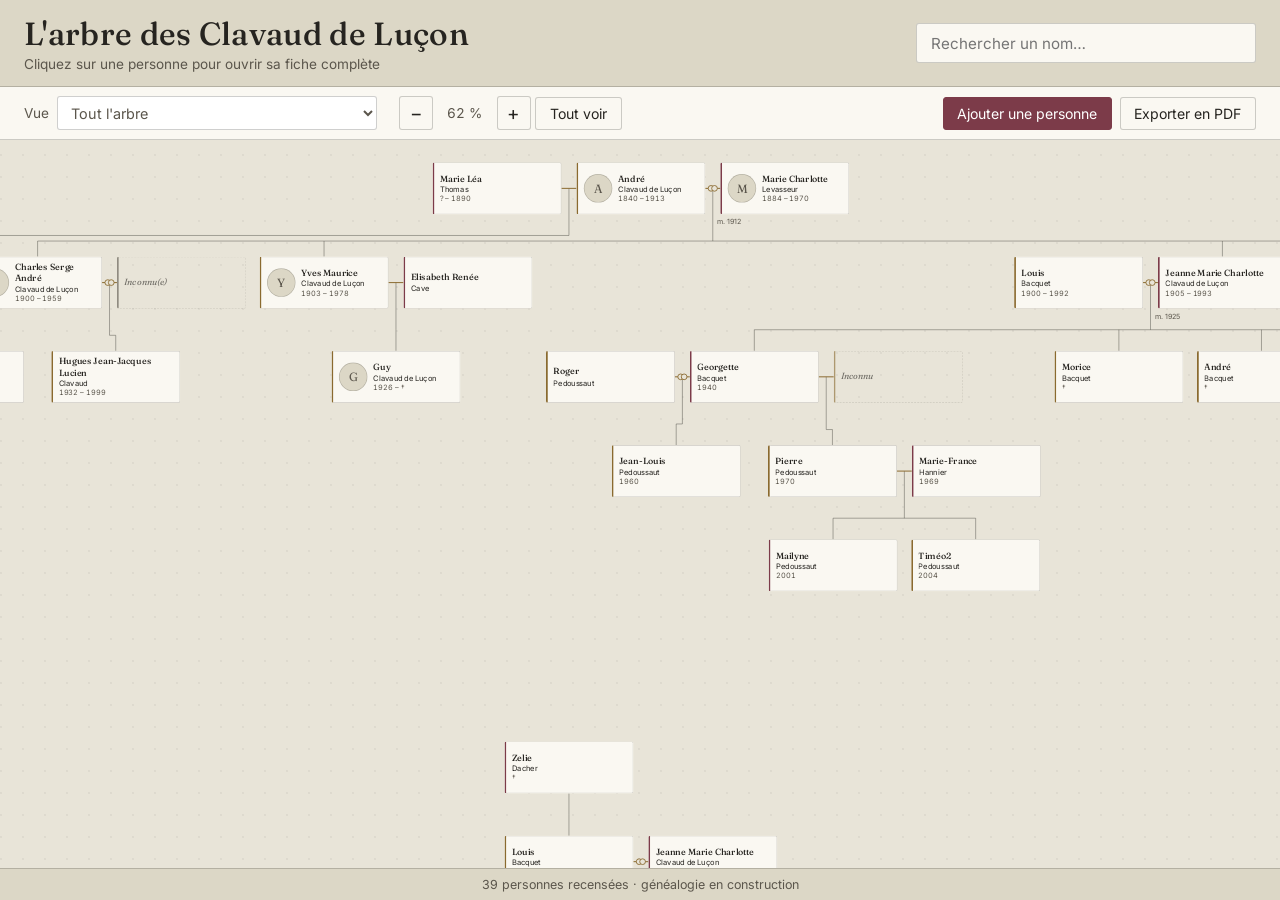
==== index.html @ 764cb9a1 "Add files via upload" ====
<!DOCTYPE html>
<html lang="fr">
<head>
<meta charset="UTF-8">
<meta name="viewport" content="width=device-width, initial-scale=1.0">
<title>Arbre généalogique</title>
<link rel="preconnect" href="https://fonts.googleapis.com">
<link rel="preconnect" href="https://fonts.gstatic.com" crossorigin>
<link href="https://fonts.googleapis.com/css2?family=Fraunces:opsz,wght@9..144,400;9..144,500;9..144,600&family=Inter:wght@400;500;600&display=swap" rel="stylesheet">
<link rel="stylesheet" href="style.css">
</head>
<body>

<header class="masthead">
  <div class="masthead-inner">
    <h1 id="site-title">L'arbre généalogique</h1>
    <p class="masthead-sub">Cliquez sur une personne pour ouvrir sa fiche complète</p>
  </div>
  <div class="search-wrap">
    <input type="search" id="search" placeholder="Rechercher un nom…" autocomplete="off" aria-label="Rechercher une personne">
    <div id="search-results" class="search-results"></div>
  </div>
</header>

<div class="toolbar" role="toolbar" aria-label="Affichage de l'arbre">
  <label class="tb-view">
    <span>Vue</span>
    <select id="view-select"></select>
  </label>

  <div class="tb-zoom" role="group" aria-label="Zoom">
    <button type="button" id="zoom-out" class="icon-btn" aria-label="Réduire">−</button>
    <output id="zoom-level" aria-live="off">100 %</output>
    <button type="button" id="zoom-in" class="icon-btn" aria-label="Agrandir">+</button>
    <button type="button" id="zoom-fit" class="btn">Tout voir</button>
  </div>

  <div class="tb-actions">
    <button type="button" id="btn-add" class="btn btn-primary">Ajouter une personne</button>
    <button type="button" id="btn-print" class="btn">Exporter en PDF</button>
  </div>
</div>

<div id="draft-banner" class="banner" hidden>
  <p id="draft-text"></p>
  <div class="banner-actions">
    <button type="button" id="btn-publish" class="btn btn-primary">Publier mes modifications</button>
    <button type="button" id="btn-discard" class="btn">Effacer le brouillon</button>
  </div>
</div>

<div id="print-header" class="print-header" aria-hidden="true">
  <strong id="print-title"></strong>
  <span id="print-sub"></span>
</div>

<main id="viewport" class="viewport" tabindex="-1" aria-label="Arbre généalogique">
  <div id="stage" class="stage">
    <div id="canvas" class="canvas">
      <svg id="lines" class="lines" aria-hidden="true"></svg>
      <div id="cards"></div>
    </div>
  </div>
</main>

<aside id="panel" class="panel" aria-hidden="true" aria-label="Fiche de la personne">
  <button id="panel-close" class="panel-close" aria-label="Fermer la fiche">×</button>
  <div id="panel-content" class="panel-content"></div>
</aside>
<div id="panel-overlay" class="panel-overlay"></div>

<footer class="foot">
  <p><span id="person-count"></span> · généalogie en construction</p>
</footer>

<!-- ===== Fenêtre : ajouter / modifier une personne ===== -->
<dialog id="dlg-person" class="dlg">
  <form id="person-form" novalidate>
    <h2 id="pf-title">Ajouter une personne</h2>

    <fieldset id="pf-relation">
      <legend>Lien avec l'arbre</legend>
      <div class="radio-row">
        <label><input type="radio" name="rel" value="child"> Enfant de…</label>
        <label><input type="radio" name="rel" value="spouse"> Conjoint(e) de…</label>
        <label><input type="radio" name="rel" value="parent"> Parent de…</label>
        <label><input type="radio" name="rel" value="none"> Aucun lien pour l'instant</label>
      </div>
      <div id="pf-rel-fields" class="grid">
        <label class="span2">Personne <select id="pf-rel-target"></select></label>
        <label id="pf-fam-wrap" class="span2">Union concernée <select id="pf-rel-fam"></select></label>
        <div id="pf-marr-wrap" class="span2 grid">
          <label>Date du mariage <input id="pf-marr-date" type="text" placeholder="ex. 12 mai 1925 ou 1925"></label>
          <label>Lieu du mariage <input id="pf-marr-place" type="text"></label>
          <label class="check span2"><input id="pf-married" type="checkbox" checked> Ils sont mariés (sinon : union libre / partenaires)</label>
        </div>
      </div>
    </fieldset>

    <fieldset>
      <legend>Identité</legend>
      <div class="grid">
        <label>Prénom(s) <input id="pf-given" type="text" autocomplete="off"></label>
        <label>Nom de naissance <input id="pf-surname" type="text" autocomplete="off"></label>
        <label>Nom d'épouse / d'usage <input id="pf-married-name" type="text" autocomplete="off"></label>
        <label>Sexe
          <select id="pf-sex">
            <option value="">Non précisé</option>
            <option value="H">Homme</option>
            <option value="F">Femme</option>
          </select>
        </label>
      </div>
    </fieldset>

    <fieldset>
      <legend>Naissance et décès</legend>
      <div class="grid">
        <label>Date de naissance <input id="pf-birth" type="text" placeholder="ex. 12 mars 1900 ou 1900"></label>
        <label>Lieu de naissance <input id="pf-birthplace" type="text"></label>
        <label class="check span2"><input id="pf-dead" type="checkbox"> Cette personne est décédée</label>
        <label class="dead-only">Date de décès <input id="pf-death" type="text" placeholder="laisser vide si inconnue"></label>
        <label class="dead-only">Lieu de décès <input id="pf-deathplace" type="text"></label>
        <label class="dead-only span2">Cause du décès <input id="pf-deathcause" type="text"></label>
      </div>
      <p id="pf-living-note" class="muted small living-note" hidden>Personne vivante : seule l'année de naissance est conservée (le jour, le mois et le lieu ne sont pas publiés). Réglage <code>hideLiving</code> dans data.js.</p>
    </fieldset>

    <fieldset>
      <legend>Vie</legend>
      <div class="grid">
        <label class="span2">Métier(s) <input id="pf-job" type="text"></label>
        <label class="span2">Anecdote <textarea id="pf-anecdote" rows="4"></textarea></label>
        <div class="span2 photo-field">
          <div id="pf-photo-preview" class="photo-preview" aria-hidden="true"></div>
          <label>Photo principale <input id="pf-photo" type="file" accept="image/*"></label>
        </div>
      </div>
    </fieldset>

    <p id="pf-error" class="form-error" role="alert" hidden></p>

    <div class="dlg-actions">
      <button type="button" id="pf-delete" class="btn btn-danger" hidden>Supprimer</button>
      <span class="spacer"></span>
      <button type="button" id="pf-cancel" class="btn">Annuler</button>
      <button type="submit" class="btn btn-primary">Enregistrer</button>
    </div>
  </form>
</dialog>

<!-- ===== Fenêtre : export PDF ===== -->
<dialog id="dlg-print" class="dlg dlg-narrow">
  <form method="dialog" id="print-form">
    <h2>Exporter en PDF</h2>
    <p id="print-what" class="muted"></p>
    <div class="grid">
      <label>Format
        <select id="print-paper">
          <option value="A4">A4</option>
          <option value="A3" selected>A3</option>
        </select>
      </label>
      <label>Orientation
        <select id="print-orient">
          <option value="auto" selected>Automatique</option>
          <option value="landscape">Paysage</option>
          <option value="portrait">Portrait</option>
        </select>
      </label>
      <label class="check span2"><input id="print-title-on" type="checkbox" checked> Ajouter le titre et la date en haut de page</label>
    </div>
    <p id="print-warn" class="form-error" hidden></p>
    <p class="muted small">Dans la fenêtre qui s'ouvre, choisissez « Enregistrer au format PDF » comme imprimante.</p>
    <div class="dlg-actions">
      <span class="spacer"></span>
      <button type="button" id="print-cancel" class="btn">Annuler</button>
      <button type="submit" class="btn btn-primary">Créer le PDF</button>
    </div>
  </form>
</dialog>

<!-- ===== Fenêtre : publier les modifications ===== -->
<dialog id="dlg-export" class="dlg dlg-narrow">
  <h2>Publier mes modifications</h2>
  <p>Les changements faits ici ne sont visibles que dans ce navigateur. Pour les mettre en ligne :</p>
  <ol class="steps">
    <li>Télécharge le fichier à jour (<strong>data.js</strong>, ou un <strong>.zip</strong> s'il y a de nouvelles photos).</li>
    <li>Sur GitHub, ouvre ton dépôt, puis <em>Add file → Upload files</em> et dépose <strong>data.js</strong> (et le dossier <strong>photos</strong> si tu as choisi le zip, après l'avoir dézippé).</li>
    <li>Clique sur <em>Commit changes</em>. Le site se met à jour en une minute environ.</li>
  </ol>
  <p id="export-note" class="muted small"></p>
  <div class="dlg-actions wrap">
    <button type="button" id="export-js" class="btn btn-primary">Télécharger data.js</button>
    <button type="button" id="export-zip" class="btn">Télécharger data.js + photos (.zip)</button>
    <span class="spacer"></span>
    <button type="button" id="export-close" class="btn">Fermer</button>
  </div>
</dialog>

<!-- ===== Visionneuse de photo ===== -->
<dialog id="lightbox" class="lightbox">
  <button type="button" id="lightbox-close" class="panel-close" aria-label="Fermer la photo">×</button>
  <img id="lightbox-img" alt="">
</dialog>

<script src="data.js"></script>
<script src="tree-layout.js"></script>
<script src="script.js"></script>
<script src="editor.js"></script>
</body>
</html>
---- style.css ----
/* ============================================================
   TOKENS
   ============================================================ */
:root{
  --ink: #262420;
  --ink-soft: #5b564c;
  --paper: #e8e4d8;
  --paper-deep: #dcd7c6;
  --card: #faf8f2;
  --card-border: rgba(38,36,32,0.22);
  --line: rgba(38,36,32,0.42);
  --brass: #8a6a2f;
  --wine: #7c3b49;
  --wine-soft: rgba(124,59,73,0.10);
  --brass-soft: rgba(138,106,47,0.12);
  --focus: #3f5d6b;
  --danger: #9b2c2c;

  --serif: "Fraunces", Georgia, serif;
  --sans: "Inter", -apple-system, BlinkMacSystemFont, "Segoe UI", sans-serif;
}

*{ box-sizing: border-box; }

html, body{ height: 100%; }

body{
  margin:0;
  display:flex;
  flex-direction:column;
  height: 100vh;
  height: 100dvh;
  background: var(--paper);
  background-image: radial-gradient(circle at 1px 1px, rgba(38,36,32,0.05) 1px, transparent 0);
  background-size: 22px 22px;
  color: var(--ink);
  font-family: var(--sans);
  -webkit-font-smoothing: antialiased;
}

[hidden]{ display:none !important; }

button, select, input, textarea{ font: inherit; color: inherit; }

/* ============================================================
   MASTHEAD + TOOLBAR
   ============================================================ */
.masthead{
  flex: none;
  background: var(--paper-deep);
  border-bottom: 1px solid var(--card-border);
  padding: 0.9rem 1.5rem;
  display:flex;
  align-items:center;
  justify-content:space-between;
  gap: 1rem 2rem;
  flex-wrap: wrap;
}

.masthead-inner{ min-width: 0; }

#site-title{
  font-family: var(--serif);
  font-weight: 500;
  font-size: clamp(1.4rem, 2.6vw, 2rem);
  letter-spacing: 0.01em;
  margin: 0;
  color: var(--ink);
}

.masthead-sub{ margin: 0.15rem 0 0; color: var(--ink-soft); font-size: 0.85rem; }

.search-wrap{ position:relative; width: min(340px, 100%); }

#search{
  width:100%;
  font-size: 0.95rem;
  padding: 0.6rem 0.9rem;
  border: 1px solid var(--card-border);
  border-radius: 3px;
  background: var(--card);
}
#search:focus{ outline: 2px solid var(--focus); outline-offset: 1px; }

.search-results{
  position:absolute; top: calc(100% + 4px); left:0; right:0;
  background: var(--card);
  border: 1px solid var(--card-border);
  border-radius: 3px;
  max-height: 280px; overflow-y:auto;
  display:none;
  z-index: 30;
  box-shadow: 0 8px 20px rgba(0,0,0,0.12);
}
.search-results.open{ display:block; }
.search-result-item{
  display:block; width:100%; text-align:left; background:none; border:0;
  padding: 0.55rem 0.8rem;
  cursor:pointer;
  font-size: 0.9rem;
  border-bottom: 1px solid var(--card-border);
}
.search-result-item:last-child{ border-bottom:none; }
.search-result-item:hover, .search-result-item:focus-visible{ background: var(--wine-soft); outline:none; }
.search-result-item small{ color: var(--ink-soft); display:block; }

.toolbar{
  flex: none;
  display:flex;
  align-items:center;
  flex-wrap:wrap;
  gap: 0.6rem 1.4rem;
  padding: 0.55rem 1.5rem;
  background: var(--card);
  border-bottom: 1px solid var(--card-border);
}

.tb-view{ display:flex; align-items:center; gap:0.5rem; font-size: 0.85rem; color: var(--ink-soft); }
.tb-view select{ max-width: min(320px, 60vw); }

.tb-zoom{ display:flex; align-items:center; gap: 0.3rem; }
.tb-zoom output{ min-width: 3.4rem; text-align:center; font-size: 0.85rem; color: var(--ink-soft); font-variant-numeric: tabular-nums; }

.tb-actions{ display:flex; gap: 0.5rem; margin-left:auto; flex-wrap:wrap; }

.btn, .icon-btn{
  background: var(--card);
  border: 1px solid var(--card-border);
  border-radius: 3px;
  padding: 0.45rem 0.85rem;
  font-size: 0.88rem;
  cursor:pointer;
  transition: background 0.12s ease, border-color 0.12s ease;
}
.icon-btn{ width: 2.1rem; height: 2.1rem; padding:0; font-size: 1.2rem; line-height:1; }
.btn:hover, .icon-btn:hover{ background: var(--brass-soft); border-color: rgba(38,36,32,0.4); }
.btn:focus-visible, .icon-btn:focus-visible, .person:focus-visible, .rel-chip:focus-visible, .stub:focus-visible, .thumb:focus-visible{ outline: 2px solid var(--focus); outline-offset: 2px; }
.btn-primary{ background: var(--wine); border-color: var(--wine); color: #fff; }
.btn-primary:hover{ background: #6a3140; border-color:#6a3140; }
.btn-danger{ color: var(--danger); border-color: rgba(155,44,44,0.5); }
.btn-danger:hover{ background: rgba(155,44,44,0.08); }

select, input[type="text"], textarea{
  border: 1px solid var(--card-border);
  border-radius: 3px;
  background: #fff;
  padding: 0.42rem 0.55rem;
  font-size: 0.9rem;
  width: 100%;
}
.tb-view select{ width:auto; }
select:focus, input:focus, textarea:focus{ outline: 2px solid var(--focus); outline-offset: 1px; }

.banner{
  flex: none;
  display:flex; align-items:center; justify-content:space-between; flex-wrap:wrap; gap: 0.6rem 1.2rem;
  padding: 0.55rem 1.5rem;
  background: #f3ead2;
  border-bottom: 1px solid rgba(138,106,47,0.4);
  font-size: 0.88rem;
}
.banner p{ margin:0; }
.banner-actions{ display:flex; gap:0.5rem; }

/* ============================================================
   TREE CANVAS
   ============================================================ */
.viewport{
  flex: 1 1 0;
  min-height: 0;
  overflow: auto;
  position: relative;
  cursor: grab;
  outline: none;
  overscroll-behavior: contain;
}
.viewport.panning{ cursor: grabbing; user-select:none; }

.stage{ margin: 0 auto; position: relative; }
.canvas{ position:absolute; top:0; left:0; transform-origin: 0 0; }

.lines{ position:absolute; top:0; left:0; overflow:visible; pointer-events:none; }
.lines path{ fill:none; stroke: var(--line); stroke-width: 1.4; }
.lines .link{ stroke: var(--brass); stroke-width: 1.6; }
.lines .ring{ fill: var(--paper); stroke: var(--brass); stroke-width: 1.4; }
.lines text{ font-family: var(--sans); font-size: 11.5px; fill: var(--ink-soft); }

/* ============================================================
   PERSON CARDS
   ============================================================ */
.person{
  position:absolute;
  display:flex;
  align-items:center;
  gap: 0.6rem;
  background: var(--card);
  border: 1px solid var(--card-border);
  border-left: 3px solid var(--ink-soft);
  border-radius: 3px;
  padding: 0.4rem 0.6rem 0.4rem 0.55rem;
  cursor:pointer;
  overflow:hidden;
  transition: box-shadow 0.15s ease, border-color 0.15s ease;
}
.person.sex-H{ border-left-color: var(--brass); }
.person.sex-F{ border-left-color: var(--wine); }
.person.is-unknown{ opacity: 0.62; background: transparent; border-style: dashed; border-left-style: solid; }
.person.is-unknown .p-given{ font-style: italic; font-weight: 400; }

.person:hover{
  box-shadow: 0 4px 14px rgba(38,36,32,0.16);
  border-color: rgba(38,36,32,0.4);
}
.person.sex-H:hover{ border-left-color: var(--brass); }
.person.sex-F:hover{ border-left-color: var(--wine); }

.avatar{
  flex:none;
  width: 46px; height: 46px;
  border-radius: 50%;
  overflow:hidden;
  background: var(--paper-deep);
  border: 1px solid var(--card-border);
  display:flex; align-items:center; justify-content:center;
  font-family: var(--serif);
  font-size: 1.2rem;
  color: var(--ink-soft);
}
.avatar img{ width:100%; height:100%; object-fit:cover; display:block; }

.p-text{ min-width:0; display:flex; flex-direction:column; gap: 1px; }
.p-given{
  font-family: var(--serif);
  font-weight: 500;
  font-size: 0.9rem;
  line-height: 1.2;
  color: var(--ink);
  display:-webkit-box; -webkit-line-clamp: 2; -webkit-box-orient: vertical; overflow:hidden;
}
.p-surname{
  font-size: 0.76rem;
  color: var(--ink);
  white-space: nowrap; overflow:hidden; text-overflow: ellipsis;
}
.p-dates{ font-size: 0.74rem; color: var(--ink-soft); white-space: nowrap; font-variant-numeric: tabular-nums; }

.stub{
  position:absolute;
  transform: translateX(-50%);
  background: var(--card);
  border: 1px dashed var(--card-border);
  border-radius: 999px;
  font-size: 0.74rem;
  padding: 0.2rem 0.7rem;
  color: var(--ink-soft);
  cursor:pointer;
  white-space:nowrap;
}
.stub:hover{ background: var(--brass-soft); color: var(--ink); }

.highlight{ animation: pulse 1.4s ease 1; }
@keyframes pulse{
  0%{ box-shadow: 0 0 0 0 rgba(124,59,73,0.55); }
  70%{ box-shadow: 0 0 0 14px rgba(124,59,73,0); }
  100%{ box-shadow: 0 0 0 0 rgba(124,59,73,0); }
}

/* ============================================================
   DETAIL PANEL
   ============================================================ */
.panel{
  position: fixed;
  top:0; right:0; bottom:0;
  width: min(440px, 100vw);
  background: var(--card);
  border-left: 1px solid var(--card-border);
  box-shadow: -12px 0 30px rgba(0,0,0,0.18);
  transform: translateX(100%);
  visibility: hidden;
  transition: transform 0.28s ease, visibility 0s linear 0.28s;
  z-index: 50;
  overflow-y:auto;
}
.panel.open{ transform: translateX(0); visibility: visible; transition: transform 0.28s ease; }

.panel-close{
  position: sticky; top: 0.8rem; margin-left: calc(100% - 3rem);
  background: var(--paper-deep);
  border: 1px solid var(--card-border);
  border-radius: 50%;
  width: 2.1rem; height: 2.1rem;
  font-size: 1.3rem; line-height: 1;
  cursor:pointer;
  z-index: 2;
}

.panel-content{ padding: 0 2rem 2.5rem; margin-top: -1.2rem; }

.panel-photo{
  width: 104px; height: 104px;
  border-radius: 50%;
  overflow:hidden;
  background: var(--paper-deep);
  border: 1px solid var(--card-border);
  display:flex; align-items:center; justify-content:center;
  font-family: var(--serif);
  font-size: 2.2rem;
  color: var(--ink-soft);
  margin-bottom: 1rem;
}
.panel-photo img{ width:100%; height:100%; object-fit:cover; cursor: zoom-in; }

.panel-content h2{
  font-family: var(--serif);
  font-weight: 500;
  font-size: 1.6rem;
  line-height: 1.2;
  margin: 0 0 0.2rem;
}
.panel-sub{ color: var(--ink-soft); font-size: 0.88rem; margin: 0 0 1rem; }

.panel-actions{ display:flex; flex-wrap:wrap; gap: 0.4rem; margin-bottom: 1.2rem; }
.panel-actions .btn{ font-size: 0.8rem; padding: 0.35rem 0.65rem; }

.panel-field{ border-top: 1px solid var(--card-border); padding: 0.7rem 0; }
.panel-field .f-label{ font-size: 0.76rem; color: var(--ink-soft); margin-bottom: 0.2rem; }
.panel-field .f-value{ font-size: 0.95rem; line-height: 1.5; white-space: pre-line; }
.panel-field .f-value.empty{ color: var(--ink-soft); font-style: italic; }
.panel-field .f-sub{ display:block; color: var(--ink-soft); font-size: 0.84rem; }

.panel-relatives{ display:flex; flex-wrap:wrap; gap: 0.3rem; margin-top: 0.25rem; white-space: normal !important; }
.rel-chip{
  display:inline-block;
  padding: 0.25rem 0.65rem;
  background: var(--brass-soft);
  border: 0;
  border-radius: 999px;
  font-size: 0.82rem;
  cursor:pointer;
}
.rel-chip:hover{ background: var(--wine-soft); }
.union-line{ margin-top: 0.35rem; }
.union-line + .union-line{ margin-top: 0.8rem; padding-top: 0.7rem; border-top: 1px dashed var(--card-border); }
.union-line .f-sub{ margin: 0.15rem 0 0.25rem; }
.kids-row{ display:flex; flex-wrap:wrap; align-items:center; gap: 0.3rem; margin-top: 0.2rem; }
.kids-row .f-sub{ margin:0 0.2rem 0 0; }

.gallery{ display:grid; grid-template-columns: repeat(3, 1fr); gap: 0.5rem; margin-top: 0.4rem; }
.thumb{ padding:0; border: 1px solid var(--card-border); background: var(--paper-deep); border-radius: 3px; aspect-ratio: 1; overflow:hidden; cursor: zoom-in; }
.thumb img{ width:100%; height:100%; object-fit:cover; display:block; }

.panel-overlay{
  position:fixed; inset:0; background: rgba(20,18,14,0.28);
  opacity:0; pointer-events:none; transition: opacity 0.25s ease;
  z-index: 40;
}
.panel-overlay.open{ opacity:1; pointer-events:auto; }

/* ============================================================
   DIALOGS
   ============================================================ */
.dlg{
  border: 1px solid var(--card-border);
  border-radius: 4px;
  background: var(--card);
  color: var(--ink);
  padding: 1.4rem 1.6rem 1.2rem;
  width: min(640px, calc(100vw - 1.5rem));
  max-height: calc(100vh - 2rem);
  max-height: calc(100dvh - 2rem);
  overflow-y:auto;
  box-shadow: 0 20px 60px rgba(0,0,0,0.3);
}
.dlg-narrow{ width: min(520px, calc(100vw - 1.5rem)); }
.dlg::backdrop{ background: rgba(20,18,14,0.45); }
.dlg h2{ font-family: var(--serif); font-weight: 500; font-size: 1.4rem; margin: 0 0 0.8rem; }
.dlg fieldset{ border: 1px solid var(--card-border); border-radius: 3px; margin: 0 0 0.9rem; padding: 0.6rem 0.9rem 0.9rem; }
.dlg legend{ padding: 0 0.4rem; font-size: 0.82rem; color: var(--ink-soft); }
.dlg label{ display:flex; flex-direction:column; gap: 0.2rem; font-size: 0.82rem; color: var(--ink-soft); }
.dlg label.check{ flex-direction:row; align-items:center; gap: 0.5rem; color: var(--ink); font-size: 0.88rem; }
.dlg label.check input{ width:auto; }
.grid{ display:grid; grid-template-columns: 1fr 1fr; gap: 0.7rem 0.9rem; }
.grid .span2{ grid-column: 1 / -1; }
.radio-row{ display:flex; flex-wrap:wrap; gap: 0.4rem 1.1rem; margin-bottom: 0.7rem; }
.radio-row label{ flex-direction:row; align-items:center; gap:0.35rem; color: var(--ink); font-size:0.88rem; }
.dead-only[hidden]{ display:none; }
.muted{ color: var(--ink-soft); }
.living-note{ margin: 0.7rem 0 0; }
code{ background: var(--brass-soft); padding: 1px 5px; border-radius: 3px; font-size: 0.9em; }
.small{ font-size: 0.82rem; }
.form-error{ color: var(--danger); font-size: 0.88rem; margin: 0 0 0.8rem; }
.dlg-actions{ display:flex; align-items:center; gap: 0.5rem; margin-top: 0.6rem; }
.dlg-actions.wrap{ flex-wrap:wrap; }
.dlg-actions .spacer{ flex:1; }
.steps{ padding-left: 1.2rem; line-height: 1.55; font-size: 0.92rem; }
.photo-field{ display:flex; align-items:center; gap: 0.9rem; }
.photo-field label{ flex:1; }
.photo-preview{ flex:none; width:64px; height:64px; border-radius:50%; overflow:hidden; background: var(--paper-deep); border:1px solid var(--card-border); display:flex; align-items:center; justify-content:center; font-family: var(--serif); color: var(--ink-soft); }
.photo-preview img{ width:100%; height:100%; object-fit:cover; }

.lightbox{ border:0; background: transparent; padding:0; max-width: 96vw; max-height: 96vh; overflow: visible; }
.lightbox::backdrop{ background: rgba(10,9,7,0.82); }
.lightbox img{ display:block; max-width: 92vw; max-height: 90vh; border-radius: 3px; background: var(--card); }
.lightbox .panel-close{ position:absolute; top:-0.6rem; right:-0.6rem; margin:0; }

/* ============================================================
   FOOTER
   ============================================================ */
.foot{
  flex:none;
  text-align:center;
  padding: 0.5rem;
  color: var(--ink-soft);
  font-size: 0.78rem;
  border-top: 1px solid var(--card-border);
  background: var(--paper-deep);
}
.foot p{ margin:0; }

.print-header{ display:none; }

/* ============================================================
   RESPONSIVE
   ============================================================ */
@media (max-width: 640px){
  .masthead{ padding: 0.7rem 1rem; }
  .masthead-sub{ display:none; }
  .toolbar{ padding: 0.5rem 1rem; }
  .tb-actions{ margin-left:0; }
  .panel{ width: 100vw; }
  .panel-content{ padding: 0 1.2rem 2rem; }
  .grid{ grid-template-columns: 1fr; }
  .dlg{ padding: 1.1rem 1rem; }
}

@media (prefers-reduced-motion: reduce){
  *{ animation-duration: 0.001ms !important; transition-duration: 0.001ms !important; }
}

/* ============================================================
   IMPRESSION / PDF : seul l'arbre affiché est imprimé, mis à l'échelle de la page
   (les variables --print-* sont calculées par script.js juste avant l'impression)
   ============================================================ */
@media print{
  html, body{ height:auto !important; background:#fff !important; }
  body{ display:block; }
  .masthead, .toolbar, .banner, .panel, .panel-overlay, .foot, dialog, .stub{ display:none !important; }
  .print-header{
    display:flex; justify-content:space-between; align-items:baseline; gap:1rem;
    font-family: var(--serif); font-size: 12pt;
    padding-bottom: 3mm; margin-bottom: 3mm; border-bottom: 0.3mm solid #999;
  }
  .print-header.off{ display:none; }
  .print-header span{ font-family: var(--sans); font-size: 9pt; color: #555; }
  .viewport{ overflow: visible !important; height:auto !important; cursor: default; }
  .stage{ width: var(--print-w) !important; height: var(--print-h) !important; margin: 0 !important; overflow: hidden; }
  .canvas{ transform: scale(var(--print-scale, 1)) !important; }
  *{ -webkit-print-color-adjust: exact; print-color-adjust: exact; }
  .person{ box-shadow:none !important; }
}
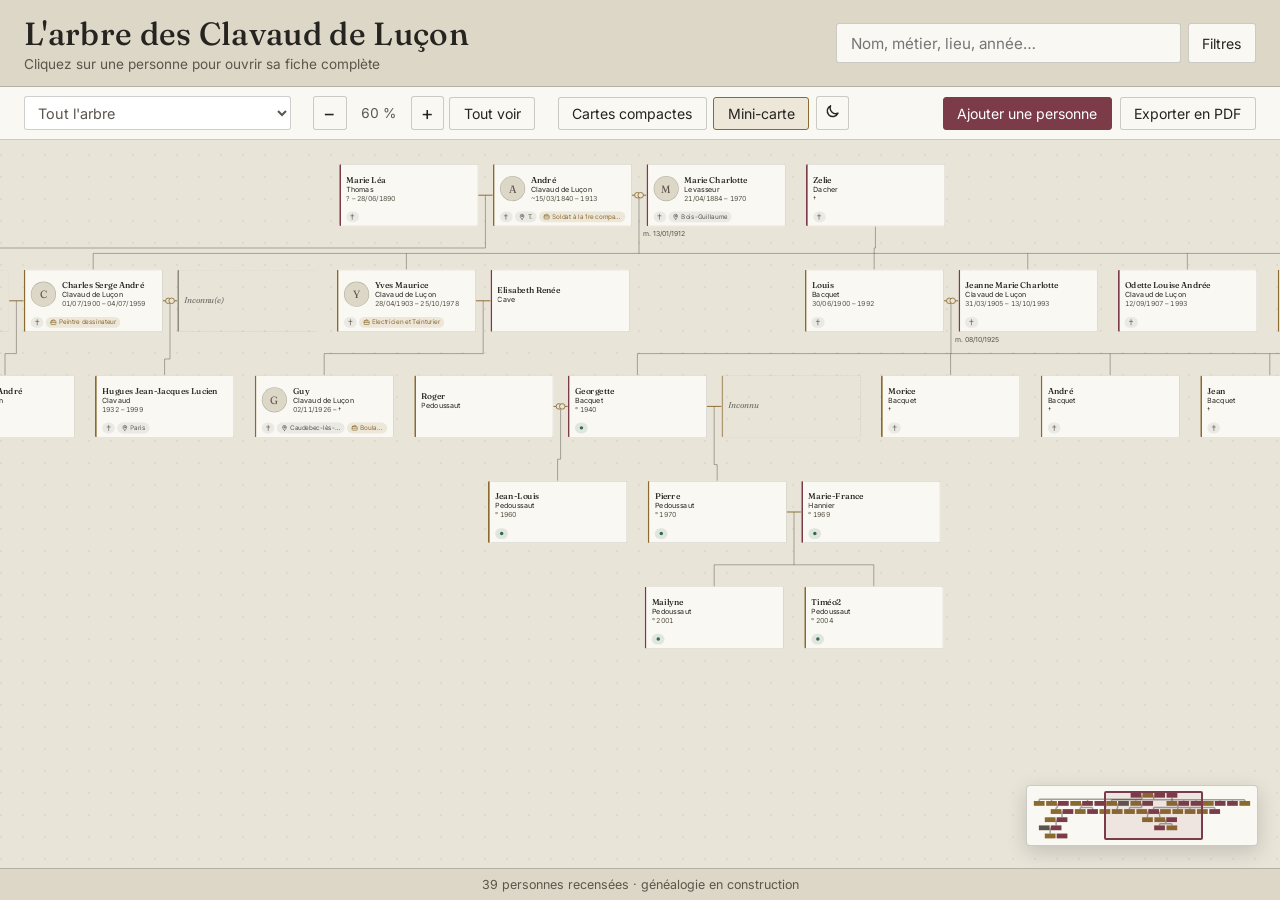
==== commit 75c4a650: "Add files via upload" ====
--- a/index.html
+++ b/index.html
@@ -7,6 +7,7 @@
 <link rel="preconnect" href="https://fonts.googleapis.com">
 <link rel="preconnect" href="https://fonts.gstatic.com" crossorigin>
 <link href="https://fonts.googleapis.com/css2?family=Fraunces:opsz,wght@9..144,400;9..144,500;9..144,600&family=Inter:wght@400;500;600&display=swap" rel="stylesheet">
+<script>try{var t=localStorage.getItem("arbre-genealogique:theme")||(matchMedia("(prefers-color-scheme: dark)").matches?"dark":"light");document.documentElement.dataset.theme=t}catch(e){}</script>
 <link rel="stylesheet" href="style.css">
 </head>
 <body>
@@ -17,16 +18,43 @@
     <p class="masthead-sub">Cliquez sur une personne pour ouvrir sa fiche complète</p>
   </div>
   <div class="search-wrap">
-    <input type="search" id="search" placeholder="Rechercher un nom…" autocomplete="off" aria-label="Rechercher une personne">
-    <div id="search-results" class="search-results"></div>
+    <div class="search-row">
+      <input type="search" id="search" placeholder="Nom, métier, lieu, année…" autocomplete="off" aria-label="Rechercher une personne" aria-controls="search-drop">
+      <button type="button" id="btn-filters" class="btn" aria-expanded="false" aria-controls="filters">Filtres</button>
+    </div>
+    <div id="search-drop" class="search-drop">
+      <div id="filters" class="filters" hidden>
+        <div class="grid">
+          <label>Prénom ou nom (naissance, mariage) <input id="f-name" type="text" autocomplete="off"></label>
+          <label>Métier <input id="f-job" type="text" autocomplete="off"></label>
+          <label class="span2">Lieu (naissance, décès, mariage) <input id="f-place" type="text" autocomplete="off"></label>
+          <div class="range-field"><span>Année de naissance</span>
+            <span class="range"><input id="f-bfrom" type="number" inputmode="numeric" placeholder="de" aria-label="Naissance à partir de"> <input id="f-bto" type="number" inputmode="numeric" placeholder="à" aria-label="Naissance jusqu'à"></span></div>
+          <div class="range-field"><span>Année de décès</span>
+            <span class="range"><input id="f-dfrom" type="number" inputmode="numeric" placeholder="de" aria-label="Décès à partir de"> <input id="f-dto" type="number" inputmode="numeric" placeholder="à" aria-label="Décès jusqu'à"></span></div>
+          <label>Statut
+            <select id="f-status"><option value="">Tous</option><option value="alive">Vivant(e)s</option><option value="dead">Décédé(e)s</option></select></label>
+          <label>Sexe
+            <select id="f-sex"><option value="">Tous</option><option value="H">Hommes</option><option value="F">Femmes</option></select></label>
+        </div>
+        <div class="filters-actions"><button type="button" id="f-reset" class="btn">Réinitialiser</button></div>
+      </div>
+      <div id="search-results" class="search-results"></div>
+    </div>
   </div>
 </header>
 
 <div class="toolbar" role="toolbar" aria-label="Affichage de l'arbre">
-  <label class="tb-view">
-    <span>Vue</span>
-    <select id="view-select"></select>
-  </label>
+  <div class="tb-view">
+    <label><span class="sr">Type de vue</span>
+      <select id="view-mode">
+        <option value="all">Tout l'arbre</option>
+        <option value="desc">Descendance de…</option>
+        <option value="anc">Ascendance de…</option>
+        <option value="hour">Ascendance et descendance de…</option>
+      </select></label>
+    <label id="view-person-wrap" hidden><span class="sr">Personne</span><select id="view-person"></select></label>
+  </div>
 
   <div class="tb-zoom" role="group" aria-label="Zoom">
     <button type="button" id="zoom-out" class="icon-btn" aria-label="Réduire">−</button>
@@ -35,10 +63,21 @@
     <button type="button" id="zoom-fit" class="btn">Tout voir</button>
   </div>
 
+  <div class="tb-toggles" role="group" aria-label="Affichage">
+    <button type="button" id="btn-density" class="btn" aria-pressed="false" title="Cartes détaillées ou compactes">Cartes compactes</button>
+    <button type="button" id="btn-minimap" class="btn" aria-pressed="true" title="Afficher ou masquer la mini-carte">Mini-carte</button>
+    <button type="button" id="btn-theme" class="icon-btn" aria-label="Passer en mode sombre" title="Mode sombre / clair"></button>
+  </div>
+
   <div class="tb-actions">
     <button type="button" id="btn-add" class="btn btn-primary">Ajouter une personne</button>
     <button type="button" id="btn-print" class="btn">Exporter en PDF</button>
   </div>
+</div>
+
+<div id="search-chip" class="banner banner-info" hidden>
+  <p id="search-chip-text"></p>
+  <div class="banner-actions"><button type="button" id="search-clear" class="btn">Effacer la recherche</button></div>
 </div>
 
 <div id="draft-banner" class="banner" hidden>
@@ -54,14 +93,20 @@
   <span id="print-sub"></span>
 </div>
 
-<main id="viewport" class="viewport" tabindex="-1" aria-label="Arbre généalogique">
-  <div id="stage" class="stage">
-    <div id="canvas" class="canvas">
-      <svg id="lines" class="lines" aria-hidden="true"></svg>
-      <div id="cards"></div>
-    </div>
-  </div>
-</main>
+<div class="viewport-wrap">
+  <main id="viewport" class="viewport" tabindex="-1" aria-label="Arbre généalogique">
+    <div id="stage" class="stage">
+      <div id="canvas" class="canvas">
+        <svg id="lines" class="lines" aria-hidden="true"></svg>
+        <div id="cards"></div>
+      </div>
+    </div>
+  </main>
+  <div id="minimap" class="minimap" aria-label="Mini-carte de l'arbre" hidden>
+    <canvas id="mm-canvas"></canvas>
+    <div id="mm-view" class="mm-view"></div>
+  </div>
+</div>
 
 <aside id="panel" class="panel" aria-hidden="true" aria-label="Fiche de la personne">
   <button id="panel-close" class="panel-close" aria-label="Fermer la fiche">×</button>
@@ -90,7 +135,7 @@
         <label class="span2">Personne <select id="pf-rel-target"></select></label>
         <label id="pf-fam-wrap" class="span2">Union concernée <select id="pf-rel-fam"></select></label>
         <div id="pf-marr-wrap" class="span2 grid">
-          <label>Date du mariage <input id="pf-marr-date" type="text" placeholder="ex. 12 mai 1925 ou 1925"></label>
+          <div class="field"><span class="lbl">Date du mariage</span><div id="pf-marr-date" class="datefield"></div></div>
           <label>Lieu du mariage <input id="pf-marr-place" type="text"></label>
           <label class="check span2"><input id="pf-married" type="checkbox" checked> Ils sont mariés (sinon : union libre / partenaires)</label>
         </div>
@@ -116,10 +161,10 @@
     <fieldset>
       <legend>Naissance et décès</legend>
       <div class="grid">
-        <label>Date de naissance <input id="pf-birth" type="text" placeholder="ex. 12 mars 1900 ou 1900"></label>
+        <div class="field"><span class="lbl">Date de naissance</span><div id="pf-birth" class="datefield"></div></div>
         <label>Lieu de naissance <input id="pf-birthplace" type="text"></label>
         <label class="check span2"><input id="pf-dead" type="checkbox"> Cette personne est décédée</label>
-        <label class="dead-only">Date de décès <input id="pf-death" type="text" placeholder="laisser vide si inconnue"></label>
+        <div class="field dead-only"><span class="lbl">Date de décès</span><div id="pf-death" class="datefield"></div></div>
         <label class="dead-only">Lieu de décès <input id="pf-deathplace" type="text"></label>
         <label class="dead-only span2">Cause du décès <input id="pf-deathcause" type="text"></label>
       </div>
--- a/style.css
+++ b/style.css
@@ -2,22 +2,62 @@
    TOKENS
    ============================================================ */
 :root{
+  color-scheme: light;
   --ink: #262420;
   --ink-soft: #5b564c;
   --paper: #e8e4d8;
   --paper-deep: #dcd7c6;
   --card: #faf8f2;
+  --field: #ffffff;
   --card-border: rgba(38,36,32,0.22);
   --line: rgba(38,36,32,0.42);
+  --dot: rgba(38,36,32,0.05);
   --brass: #8a6a2f;
   --wine: #7c3b49;
+  --accent: #7c3b49;
+  --accent-hover: #6a3140;
+  --accent-ink: #ffffff;
   --wine-soft: rgba(124,59,73,0.10);
   --brass-soft: rgba(138,106,47,0.12);
   --focus: #3f5d6b;
   --danger: #9b2c2c;
+  --ok: #2f6b4f;
+  --ok-soft: rgba(47,107,79,0.13);
+  --badge-bg: rgba(38,36,32,0.07);
+  --notice: #f3ead2;
+  --notice-border: rgba(138,106,47,0.4);
+  --shadow: rgba(0,0,0,0.16);
 
   --serif: "Fraunces", Georgia, serif;
   --sans: "Inter", -apple-system, BlinkMacSystemFont, "Segoe UI", sans-serif;
+}
+
+:root[data-theme="dark"]{
+  color-scheme: dark;
+  --ink: #ece7da;
+  --ink-soft: #a9a293;
+  --paper: #1c1a17;
+  --paper-deep: #26231f;
+  --card: #2a2723;
+  --field: #211f1b;
+  --card-border: rgba(236,231,218,0.16);
+  --line: rgba(236,231,218,0.36);
+  --dot: rgba(236,231,218,0.045);
+  --brass: #cfa95f;
+  --wine: #d68b9b;
+  --accent: #a24d62;
+  --accent-hover: #b65a70;
+  --accent-ink: #fff;
+  --wine-soft: rgba(214,139,155,0.14);
+  --brass-soft: rgba(207,169,95,0.16);
+  --focus: #8fb6c6;
+  --danger: #e58b8b;
+  --ok: #7cc7a0;
+  --ok-soft: rgba(124,199,160,0.16);
+  --badge-bg: rgba(236,231,218,0.09);
+  --notice: #34301f;
+  --notice-border: rgba(207,169,95,0.4);
+  --shadow: rgba(0,0,0,0.5);
 }
 
 *{ box-sizing: border-box; }
@@ -31,7 +71,7 @@
   height: 100vh;
   height: 100dvh;
   background: var(--paper);
-  background-image: radial-gradient(circle at 1px 1px, rgba(38,36,32,0.05) 1px, transparent 0);
+  background-image: radial-gradient(circle at 1px 1px, var(--dot) 1px, transparent 0);
   background-size: 22px 22px;
   color: var(--ink);
   font-family: var(--sans);
@@ -90,7 +130,7 @@
   max-height: 280px; overflow-y:auto;
   display:none;
   z-index: 30;
-  box-shadow: 0 8px 20px rgba(0,0,0,0.12);
+  box-shadow: 0 8px 20px var(--shadow);
 }
 .search-results.open{ display:block; }
 .search-result-item{
@@ -134,16 +174,16 @@
 }
 .icon-btn{ width: 2.1rem; height: 2.1rem; padding:0; font-size: 1.2rem; line-height:1; }
 .btn:hover, .icon-btn:hover{ background: var(--brass-soft); border-color: rgba(38,36,32,0.4); }
-.btn:focus-visible, .icon-btn:focus-visible, .person:focus-visible, .rel-chip:focus-visible, .stub:focus-visible, .thumb:focus-visible{ outline: 2px solid var(--focus); outline-offset: 2px; }
-.btn-primary{ background: var(--wine); border-color: var(--wine); color: #fff; }
-.btn-primary:hover{ background: #6a3140; border-color:#6a3140; }
-.btn-danger{ color: var(--danger); border-color: rgba(155,44,44,0.5); }
-.btn-danger:hover{ background: rgba(155,44,44,0.08); }
+.btn:focus-visible, .icon-btn:focus-visible, .person:focus-visible, .rel-chip:focus-visible, .thumb:focus-visible{ outline: 2px solid var(--focus); outline-offset: 2px; }
+.btn-primary{ background: var(--accent); border-color: var(--accent); color: var(--accent-ink); }
+.btn-primary:hover{ background: var(--accent-hover); border-color: var(--accent-hover); }
+.btn-danger{ color: var(--danger); border-color: var(--danger); }
+.btn-danger:hover{ background: var(--wine-soft); }
 
 select, input[type="text"], textarea{
   border: 1px solid var(--card-border);
   border-radius: 3px;
-  background: #fff;
+  background: var(--field);
   padding: 0.42rem 0.55rem;
   font-size: 0.9rem;
   width: 100%;
@@ -155,8 +195,8 @@
   flex: none;
   display:flex; align-items:center; justify-content:space-between; flex-wrap:wrap; gap: 0.6rem 1.2rem;
   padding: 0.55rem 1.5rem;
-  background: #f3ead2;
-  border-bottom: 1px solid rgba(138,106,47,0.4);
+  background: var(--notice);
+  border-bottom: 1px solid var(--notice-border);
   font-size: 0.88rem;
 }
 .banner p{ margin:0; }
@@ -165,11 +205,10 @@
 /* ============================================================
    TREE CANVAS
    ============================================================ */
+.viewport-wrap{ flex: 1 1 0; min-height: 0; position: relative; }
 .viewport{
-  flex: 1 1 0;
-  min-height: 0;
+  position: absolute; inset: 0;
   overflow: auto;
-  position: relative;
   cursor: grab;
   outline: none;
   overscroll-behavior: contain;
@@ -190,77 +229,83 @@
    ============================================================ */
 .person{
   position:absolute;
-  display:flex;
+  display:grid;
+  grid-template-columns: auto minmax(0, 1fr);
+  grid-template-rows: minmax(0, 1fr) auto;
   align-items:center;
-  gap: 0.6rem;
+  column-gap: 0.6rem;
+  row-gap: 0.3rem;
   background: var(--card);
   border: 1px solid var(--card-border);
   border-left: 3px solid var(--ink-soft);
   border-radius: 3px;
-  padding: 0.4rem 0.6rem 0.4rem 0.55rem;
+  padding: 0.45rem 0.6rem 0.4rem 0.55rem;
   cursor:pointer;
   overflow:hidden;
-  transition: box-shadow 0.15s ease, border-color 0.15s ease;
+  transition: box-shadow 0.15s ease, border-color 0.15s ease, opacity 0.2s ease;
 }
 .person.sex-H{ border-left-color: var(--brass); }
 .person.sex-F{ border-left-color: var(--wine); }
 .person.is-unknown{ opacity: 0.62; background: transparent; border-style: dashed; border-left-style: solid; }
 .person.is-unknown .p-given{ font-style: italic; font-weight: 400; }
-
-.person:hover{
-  box-shadow: 0 4px 14px rgba(38,36,32,0.16);
-  border-color: rgba(38,36,32,0.4);
-}
-.person.sex-H:hover{ border-left-color: var(--brass); }
-.person.sex-F:hover{ border-left-color: var(--wine); }
+.person:hover{ box-shadow: 0 4px 14px var(--shadow); border-color: var(--line); }
+.person.dim{ opacity: 0.22; }
+.person.match{ box-shadow: 0 0 0 2px var(--accent); }
 
 .avatar{
-  flex:none;
-  width: 46px; height: 46px;
+  grid-row: 1; grid-column: 1;
+  width: 42px; height: 42px;
   border-radius: 50%;
   overflow:hidden;
   background: var(--paper-deep);
   border: 1px solid var(--card-border);
   display:flex; align-items:center; justify-content:center;
   font-family: var(--serif);
-  font-size: 1.2rem;
+  font-size: 1.1rem;
   color: var(--ink-soft);
 }
 .avatar img{ width:100%; height:100%; object-fit:cover; display:block; }
 
-.p-text{ min-width:0; display:flex; flex-direction:column; gap: 1px; }
+.p-text{ grid-row: 1; grid-column: 2; min-width:0; display:flex; flex-direction:column; gap: 1px; }
+.person.no-avatar .p-text{ grid-column: 1 / -1; }
 .p-given{
   font-family: var(--serif);
   font-weight: 500;
-  font-size: 0.9rem;
-  line-height: 1.2;
+  font-size: 0.88rem;
+  line-height: 1.15;
   color: var(--ink);
   display:-webkit-box; -webkit-line-clamp: 2; -webkit-box-orient: vertical; overflow:hidden;
 }
-.p-surname{
-  font-size: 0.76rem;
-  color: var(--ink);
-  white-space: nowrap; overflow:hidden; text-overflow: ellipsis;
-}
-.p-dates{ font-size: 0.74rem; color: var(--ink-soft); white-space: nowrap; font-variant-numeric: tabular-nums; }
-
-.stub{
-  position:absolute;
-  transform: translateX(-50%);
-  background: var(--card);
-  border: 1px dashed var(--card-border);
+.p-surname{ font-size: 0.74rem; color: var(--ink); white-space: nowrap; overflow:hidden; text-overflow: ellipsis; }
+.p-dates{ font-size: 0.72rem; color: var(--ink-soft); white-space: nowrap; font-variant-numeric: tabular-nums; }
+
+/* badges : statut, lieu de naissance, métier */
+.p-badges{ grid-row: 2; grid-column: 1 / -1; display:flex; gap: 0.25rem; min-width:0; height: 1.1rem; }
+.badge{
+  display:inline-flex; align-items:center; gap: 0.22rem;
+  min-width: 0;
+  font-size: 0.66rem; line-height: 1.5;
+  padding: 0 0.42rem;
   border-radius: 999px;
-  font-size: 0.74rem;
-  padding: 0.2rem 0.7rem;
+  background: var(--badge-bg);
   color: var(--ink-soft);
-  cursor:pointer;
-  white-space:nowrap;
-}
-.stub:hover{ background: var(--brass-soft); color: var(--ink); }
+  white-space: nowrap;
+}
+.badge svg{ width: 0.72rem; height: 0.72rem; flex:none; fill:none; stroke: currentColor; stroke-width: 2.2; stroke-linecap: round; stroke-linejoin: round; }
+.badge span{ overflow:hidden; text-overflow: ellipsis; }
+.b-status{ flex:none; padding: 0 0.3rem; }
+.b-alive{ color: var(--ok); background: var(--ok-soft); }
+.b-alive svg{ fill: currentColor; stroke: none; }
+.b-place, .b-job{ flex: 0 1 auto; }
+.b-job{ color: var(--brass); background: var(--brass-soft); }
+
+/* cartes compactes */
+.person.compact{ grid-template-rows: minmax(0, 1fr); padding: 0.35rem 0.6rem 0.35rem 0.55rem; }
+.person.compact .avatar{ width: 38px; height: 38px; }
 
 .highlight{ animation: pulse 1.4s ease 1; }
 @keyframes pulse{
-  0%{ box-shadow: 0 0 0 0 rgba(124,59,73,0.55); }
+  0%{ box-shadow: 0 0 0 0 var(--accent); }
   70%{ box-shadow: 0 0 0 14px rgba(124,59,73,0); }
   100%{ box-shadow: 0 0 0 0 rgba(124,59,73,0); }
 }
@@ -444,7 +489,7 @@
 @media print{
   html, body{ height:auto !important; background:#fff !important; }
   body{ display:block; }
-  .masthead, .toolbar, .banner, .panel, .panel-overlay, .foot, dialog, .stub{ display:none !important; }
+  .masthead, .toolbar, .banner, .panel, .panel-overlay, .foot, dialog, .minimap{ display:none !important; }
   .print-header{
     display:flex; justify-content:space-between; align-items:baseline; gap:1rem;
     font-family: var(--serif); font-size: 12pt;
@@ -452,9 +497,90 @@
   }
   .print-header.off{ display:none; }
   .print-header span{ font-family: var(--sans); font-size: 9pt; color: #555; }
-  .viewport{ overflow: visible !important; height:auto !important; cursor: default; }
+  .viewport-wrap{ position: static !important; }
+  .viewport{ position: static !important; overflow: visible !important; height:auto !important; cursor: default; }
   .stage{ width: var(--print-w) !important; height: var(--print-h) !important; margin: 0 !important; overflow: hidden; }
   .canvas{ transform: scale(var(--print-scale, 1)) !important; }
   *{ -webkit-print-color-adjust: exact; print-color-adjust: exact; }
   .person{ box-shadow:none !important; }
 }
+
+/* ============================================================
+   AJOUTS : recherche avancée, thème, mini-carte, dates
+   ============================================================ */
+.sr{ position:absolute; width:1px; height:1px; overflow:hidden; clip: rect(0 0 0 0); white-space:nowrap; }
+
+.tb-view{ display:flex; align-items:center; gap: 0.5rem; flex-wrap:wrap; }
+.tb-view select{ width:auto; max-width: min(300px, 60vw); }
+.tb-toggles{ display:flex; align-items:center; gap: 0.4rem; flex-wrap:wrap; }
+.btn[aria-pressed="true"]{ background: var(--brass-soft); border-color: var(--brass); }
+#btn-theme svg{ width: 1.05rem; height: 1.05rem; fill:none; stroke: currentColor; stroke-width: 2; stroke-linecap: round; stroke-linejoin: round; }
+.banner-info{ background: var(--wine-soft); border-bottom-color: var(--card-border); }
+
+.search-row{ display:flex; gap: 0.4rem; }
+.search-row #search{ flex:1; min-width:0; }
+.search-drop{
+  position:absolute; top: calc(100% + 4px); right:0; left:0;
+  background: var(--card);
+  border: 1px solid var(--card-border);
+  border-radius: 3px;
+  box-shadow: 0 10px 26px var(--shadow);
+  max-height: min(70vh, 560px); overflow-y:auto;
+  z-index: 30;
+  display:none;
+}
+.search-drop.open{ display:block; }
+.search-drop .search-results{ position:static; display:block; box-shadow:none; border:0; border-radius:0; max-height:none; }
+.search-drop .search-results:empty{ display:none; }
+.filters{ padding: 0.8rem 0.9rem 0.6rem; border-bottom: 1px solid var(--card-border); }
+.filters .grid{ gap: 0.55rem 0.7rem; }
+.filters label, .range-field{ display:flex; flex-direction:column; gap: 0.2rem; font-size: 0.78rem; color: var(--ink-soft); }
+.filters .span2{ grid-column: 1 / -1; }
+.range{ display:flex; gap: 0.4rem; }
+.range input{ min-width:0; width:100%; border: 1px solid var(--card-border); border-radius: 3px; background: var(--field); padding: 0.42rem 0.5rem; font-size: 0.9rem; }
+.filters-actions{ display:flex; justify-content:flex-end; margin-top: 0.6rem; }
+.search-result-item .why{ display:flex; flex-wrap:wrap; gap: 0.25rem; margin-top: 0.2rem; }
+.search-result-item .why em{ font-style:normal; font-size: 0.7rem; padding: 0 0.4rem; border-radius: 999px; background: var(--brass-soft); color: var(--ink-soft); }
+.search-count{ padding: 0.45rem 0.8rem; font-size: 0.78rem; color: var(--ink-soft); border-bottom: 1px solid var(--card-border); }
+.search-empty{ padding: 0.8rem; font-size: 0.88rem; color: var(--ink-soft); }
+.search-wrap{ width: min(420px, 100%); }
+.search-wrap .search-results{ top:auto; }
+
+.minimap{
+  position:absolute; right: 22px; bottom: 22px;
+  padding: 5px;
+  background: var(--card);
+  border: 1px solid var(--card-border);
+  border-radius: 4px;
+  box-shadow: 0 6px 20px var(--shadow);
+  z-index: 8;
+  cursor: crosshair;
+  touch-action: none;
+}
+.minimap canvas{ display:block; }
+.mm-view{
+  position:absolute;
+  border: 2px solid var(--accent);
+  background: var(--wine-soft);
+  border-radius: 2px;
+  pointer-events:none;
+}
+
+.field{ display:flex; flex-direction:column; gap: 0.2rem; font-size: 0.82rem; color: var(--ink-soft); }
+.datefield{ display:grid; grid-template-columns: 5.2rem 3.4rem minmax(0,1fr) 4.2rem; gap: 0.3rem; }
+.datefield select, .datefield input{ min-width:0; width:100%; border: 1px solid var(--card-border); border-radius: 3px; background: var(--field); padding: 0.42rem 0.4rem; font-size: 0.86rem; }
+.datefield .df-raw{ grid-column: 1 / -1; }
+.datefield .df-hint{ grid-column: 1 / -1; font-size: 0.74rem; color: var(--ink-soft); }
+.dlg .field.dead-only[hidden]{ display:none; }
+
+@media (max-width: 640px){
+  .toolbar{ flex-wrap: nowrap; overflow-x: auto; gap: 0.5rem; scrollbar-width: none; }
+  .toolbar::-webkit-scrollbar{ display:none; }
+  .toolbar > *{ flex: none; }
+  .tb-view, .tb-toggles, .tb-actions{ flex-wrap: nowrap; }
+  .tb-view select{ max-width: 46vw; }
+  .btn{ white-space: nowrap; }
+  .masthead{ gap: 0.5rem; }
+  .minimap{ right: 10px; bottom: 10px; }
+  .datefield{ grid-template-columns: 5rem 3.2rem minmax(0,1fr) 4rem; }
+}
